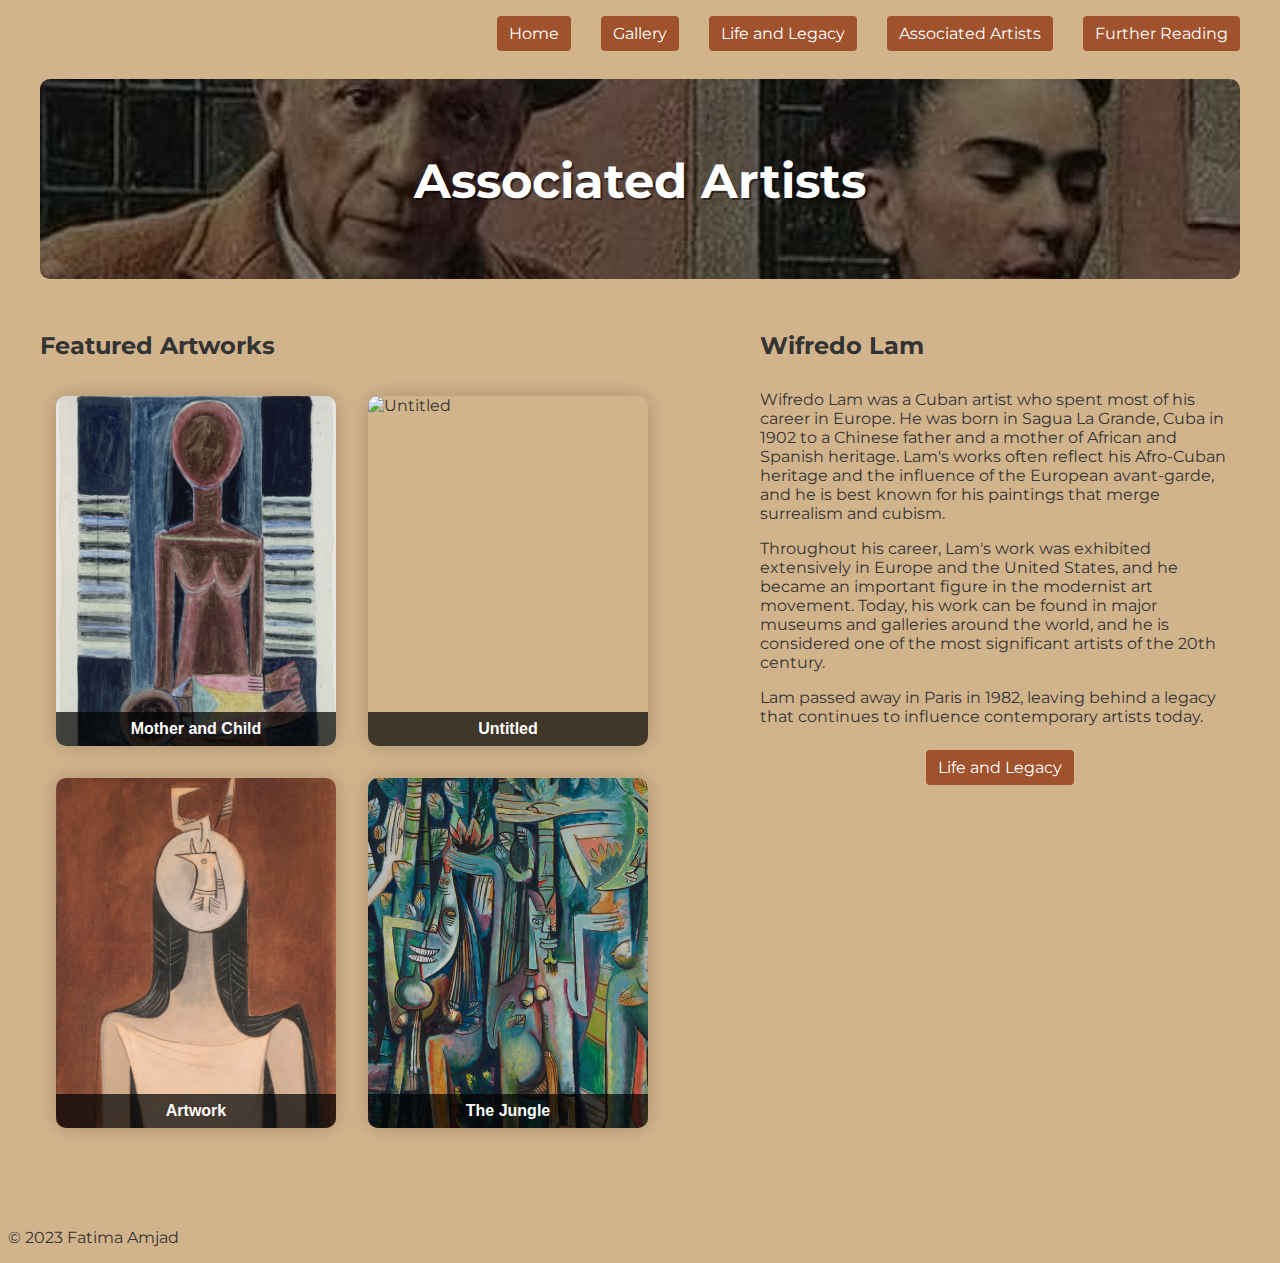
==== associated_artists.html @ de490f37 "wip" ====
<!DOCTYPE html>
<html>

<head>
    <title>Unveiling the Hidden Figures</title>
    <link href='https://fonts.googleapis.com/css?family=Montserrat' rel='stylesheet'>
    <link rel="stylesheet" type="text/css" href="style.css">
    <meta name="viewport" content="width=device-width, initial-scale=1">

    <script>
        window.addEventListener('scroll', function () {
            var parallax = document.getElementsByClassName('hero')[0];
            var scrolled = window.pageYOffset;
            var rate = scrolled * 0.5 - 566;

            parallax.style.backgroundPosition = 'center ' + rate + 'px';
        });
    </script>
</head>

<body>
    <header class="site-header">
        <div class="header-content">
            <!-- <h1 class="site-title">Unveiling the Hidden Figures</h1> -->
            <nav class="main-nav">
                <ul>
                    <li><a href="./index.html" class="cool-link">Home</a></li>
                    <li><a href="./gallery.html" class="cool-link">Gallery</a></li>
                    <li><a href="./life_and_legacy.html" class="cool-link">Life and Legacy</a></li>
                    <li><a href="./associated_artists.html" class="cool-link">Associated Artists</a></li>
                    <li><a href="./further_reading.html" class="cool-link">Further Reading</a></li>
                </ul>
            </nav>
        </div>
    </header>

    <main>

        <header class="hero associated">
            <div class="hero-overlay">
                <h1 class="hero-title">Associated Artists</h1>
            </div>
        </header>

        <div class="container">
            <section class="featured-art">
                <h2 class="featured-art-title">Featured Artworks</h2>
                <ul class="artwork-list">
                    <li class="artwork-item">
                        <img src="./images/mother_and_child.jpg"
                            alt="Mother and Child">
                        <h3 class="artwork-item-title">Mother and Child</h3>
                    </li>
                    <li class="artwork-item">
                        <img src="./images/untitled.png"
                            alt="Untitled">
                        <h3 class="artwork-item-title">Untitled</h3>
                    </li>
                    <li class="artwork-item">
                        <img src="./images/pole-woods.jpg"
                            alt="Artwork">
                        <h3 class="artwork-item-title">Artwork</h3>
                    </li>
                    <li class="artwork-item">
                        <img src="./images/the_jungle.jpg"
                            alt="The Jungle">
                        <h3 class="artwork-item-title">The Jungle</h3>
                    </li>
                </ul>
            </section>

            <section class="artist-summary">
                <h2 class="artist-summary-title">Wifredo Lam</h2>
                <div class="artist-summary-description">
                    <p>Wifredo Lam was a Cuban artist who spent most of his career in Europe. He was born in Sagua La Grande, Cuba in 1902 to a Chinese father and a mother of African and Spanish heritage. Lam's works often reflect his Afro-Cuban heritage and the influence of the European avant-garde, and he is best known for his paintings that merge surrealism and cubism.</p>
                    <p>Throughout his career, Lam's work was exhibited extensively in Europe and the United States, and he became an important figure in the modernist art movement. Today, his work can be found in major museums and galleries around the world, and he is considered one of the most significant artists of the 20th century.</p>
                    <p>Lam passed away in Paris in 1982, leaving behind a legacy that continues to influence contemporary artists today.</p>
                    
                </div>
                <div class="artist-summary-link">
                    <a href="./life_and_legacy.html" class="cool-link">Life and Legacy</a>
                </div>
            </section>
        </div>
    </main>

    <footer>
        <p>&copy; 2023 Fatima Amjad</p>
    </footer>
</body>

</html>
---- style.css ----
body {
    font-family: 'Montserrat';
    color: #333;
    background-color: #d2b48c;
}

.site-header {
    background-color: #d2b48c;
    padding: 16px 0 16px 0;
    max-width: 1200px;
    margin: 0 auto;
}

.header-content {
    margin: 0 auto;
    display: flex;
    justify-content: right;
    align-items: center;
}

.site-title {
    margin: 0;
}

.main-nav ul {
    list-style: none;
    margin: 0;
    padding: 0;
    display: flex;
}

.main-nav li {
    margin-left: 30px;
}

.cool-link {
    color: #ffffff;
    background-color: #A0522D;
    padding: 8px 12px;
    border-radius: 4px;
    text-decoration: none;
    transition: background-color 0.3s ease, color 0.3s ease;
}

.cool-link:hover {
    background-color: #7C161B;
    color: #ffffff;
}

main {
    max-width: 1200px;
    margin: 0 auto;
    padding: 20px;
}

.hero {
    height: 500px;
    background: url('./images/lam.jpg') center/cover no-repeat;
    background-repeat: no-repeat;
    background-position: center top -100px;
    background-size: 130%;
    border-radius: 10px 10px 0 0;
    height: 400px;
    position: relative;
    overflow: hidden;  
}

.hero.gallery {
    background: url('./images/the_jungle.jpg') center/cover no-repeat;
    background-position: center top -100px;
    background-size: 130%;
    border-radius: 10px;
    height: 200px;
    position: relative;
    overflow: hidden;
}

.hero.lal {
    background: url('./images/life_and_legacy.jfif') center/cover no-repeat;
    background-position: center -395px;
    background-size: 130%;
    border-radius: 10px;
    height: 200px;
    position: relative;
    overflow: hidden;  
}

.hero.associated {
    background: url('./images/picasso_kahlo.jpg') center/cover no-repeat;
    background-position: center top -566px;
    background-size: 130%;
    border-radius: 10px;
    height: 200px;
    position: relative;
    overflow: hidden;  
}

.hero::before {
    content: '';
    background-color: rgba(0, 0, 0, 0.5);
    position: absolute;
    top: 0;
    left: 0;
    right: 0;
    bottom: 0;
}

.hero.gallery h1 {
    top: 35%;
}

.hero.lal h1 {
    top: 35%;
}

.hero.associated h1 {
    top: 35%;
}


.hero h1 {
    color: #fff;
    text-align: center;
    position: absolute;
    top: 50%;
    left: 50%;
    transform: translate(-50%, -50%);
}

.hero-section.parallax {
    background-attachment: fixed;
}

.hero-section.parallax:before {
    position: fixed;
    z-index: -1;
}

.hero-title {
    font-size: 3rem;
    margin-bottom: 1rem;
    text-shadow: 2px 2px 0 rgba(0, 0, 0, 0.5);
}

#hero {
    background-color: #4B5320;
    background: linear-gradient(135deg, #4B5320 0%, #353B17 100%);
    box-shadow: 0 10px 20px rgba(0, 0, 0, 0.2);
    border-radius: 0 0 10px 10px;
    padding: 30px;
    text-align: center;
    color: #fff;
}

#hero h2 {
    font-size: 36px;
    margin-bottom: 20px;
}

#hero .hero-link {
    padding: 1rem;
}

.button {
    display: inline-block;
    background-color: #A0522D;
    color: #fff;
    padding: 10px 20px;
    border-radius: 5px;
    text-decoration: none;
    margin-top: 20px;
}

.button:hover {
    background-color: #7C161B;
}

.container {
    display: flex;
}

.featured-art {
    flex-basis: 60%;
    max-width: 960px;
    margin: 0 auto;
    padding: 32px 0;
}

.artwork-gallery {
    margin: 0 auto;
    padding: 32px 0;
}

.artwork-gallery .artwork-list {
    justify-content: center;
}

.artwork-gallery .artwork-item {
    width: 255px;
}

.artist-summary {
    flex-basis: 40%;
    padding: 32px 0;
}

.artist-summary.lal {
    flex-basis: 50%;
    padding: 32px 0;
}

@media screen and (max-width: 768px) {

    .container {
        flex-direction: column;
    }

    .featured-art {
        flex-basis: 100%;
    }

    .artist-summary {
        flex-basis: 100%;
    }

    .artwork-list {
        padding: unset;
        justify-content: center;
    }
}

.artist-summary-description {
    margin-top: 30px;
}

.artist-summary-link {
    text-align: center;
    padding: 1rem;
}

.artwork-list {
    display: flex;
    flex-wrap: wrap;
    padding: 0;
}

.artwork-item {
    margin: 16px;
    width: 280px;
    height: 350px;
    position: relative;
    overflow: hidden;
    box-shadow: 0 0 20px rgba(0, 0, 0, 0.2);
    border-radius: 10px;
}

.artwork-item img {
    width: 100%;
    height: 100%;
    object-fit: cover;
    transition: transform 0.3s ease;
}

.artwork-item:hover img {
    transform: scale(1.1);
}

.artwork-item-title {
    position: absolute;
    bottom: 0;
    left: 0;
    right: 0;
    background-color: rgba(0, 0, 0, 0.7);
    color: #ffffff;
    padding: 8px;
    font-family: 'Lato', sans-serif;
    font-size: 16px;
    margin: 0;
    text-align: center;
}
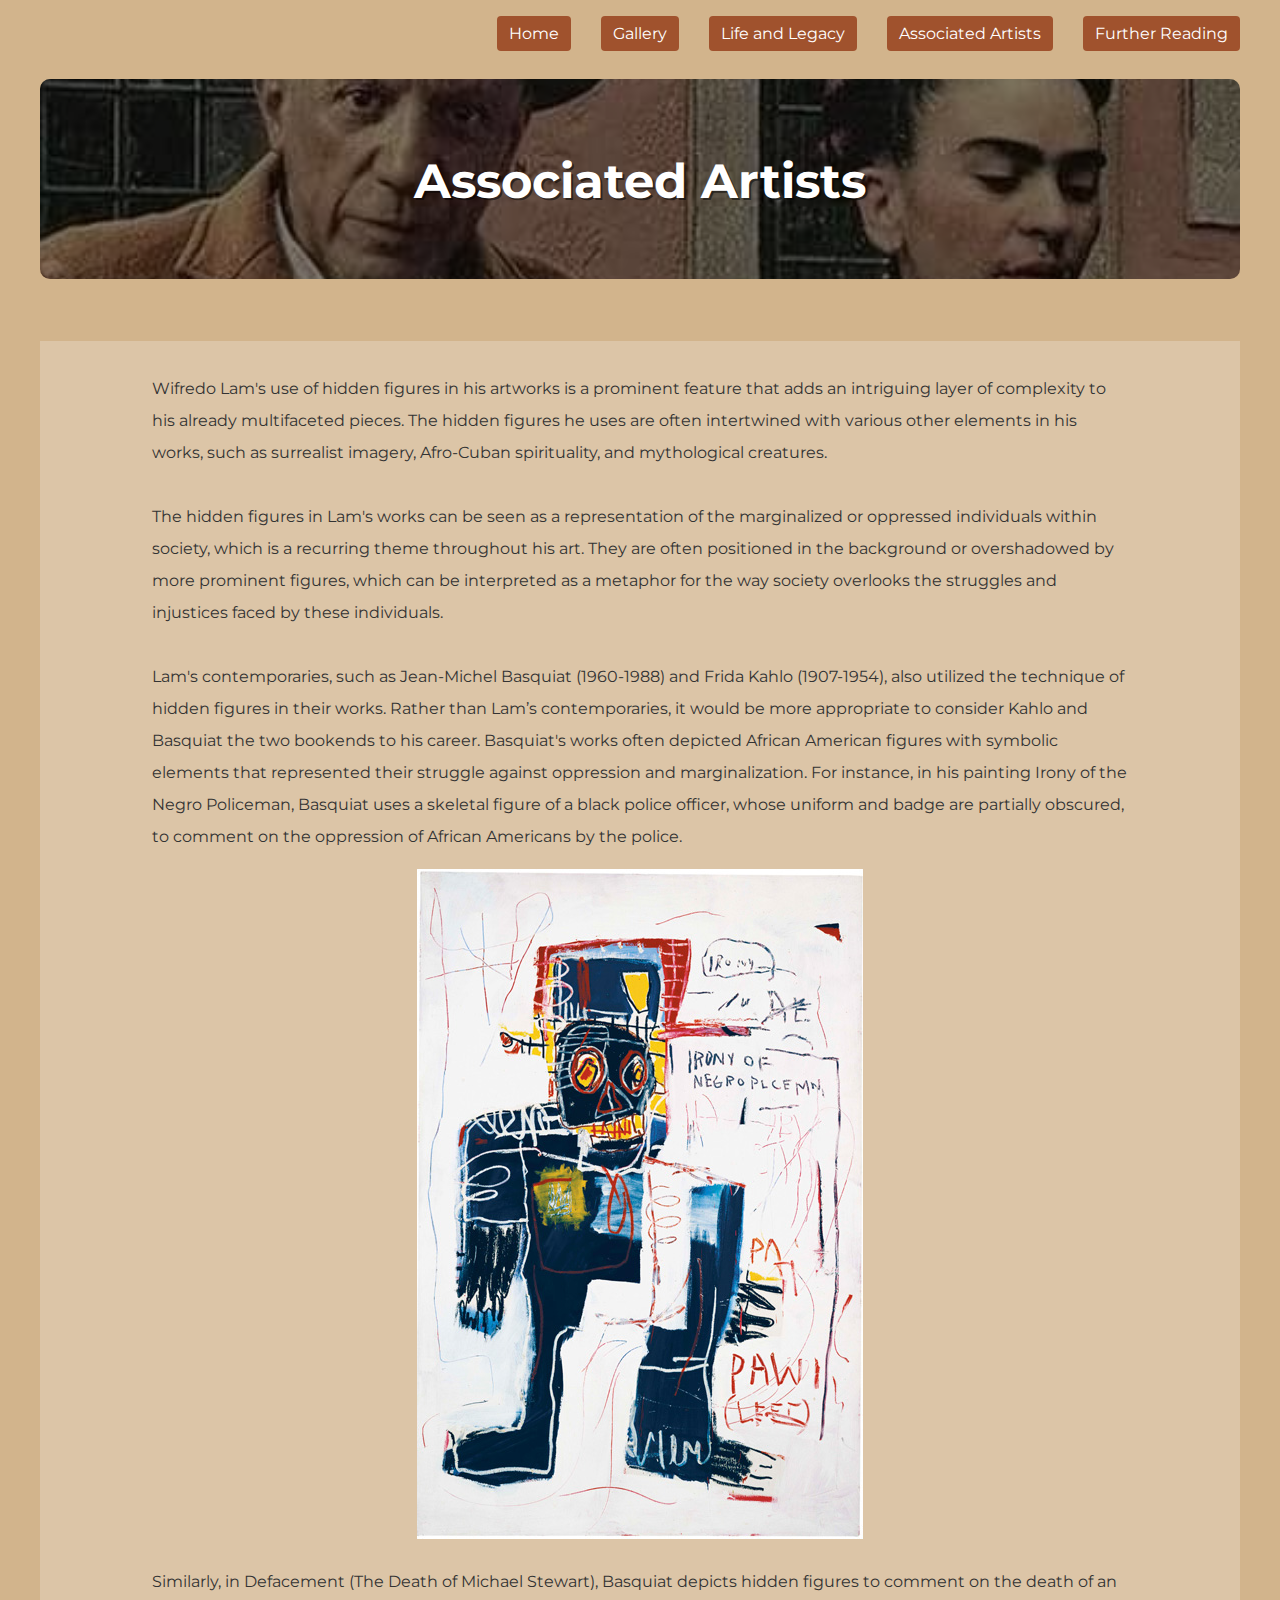
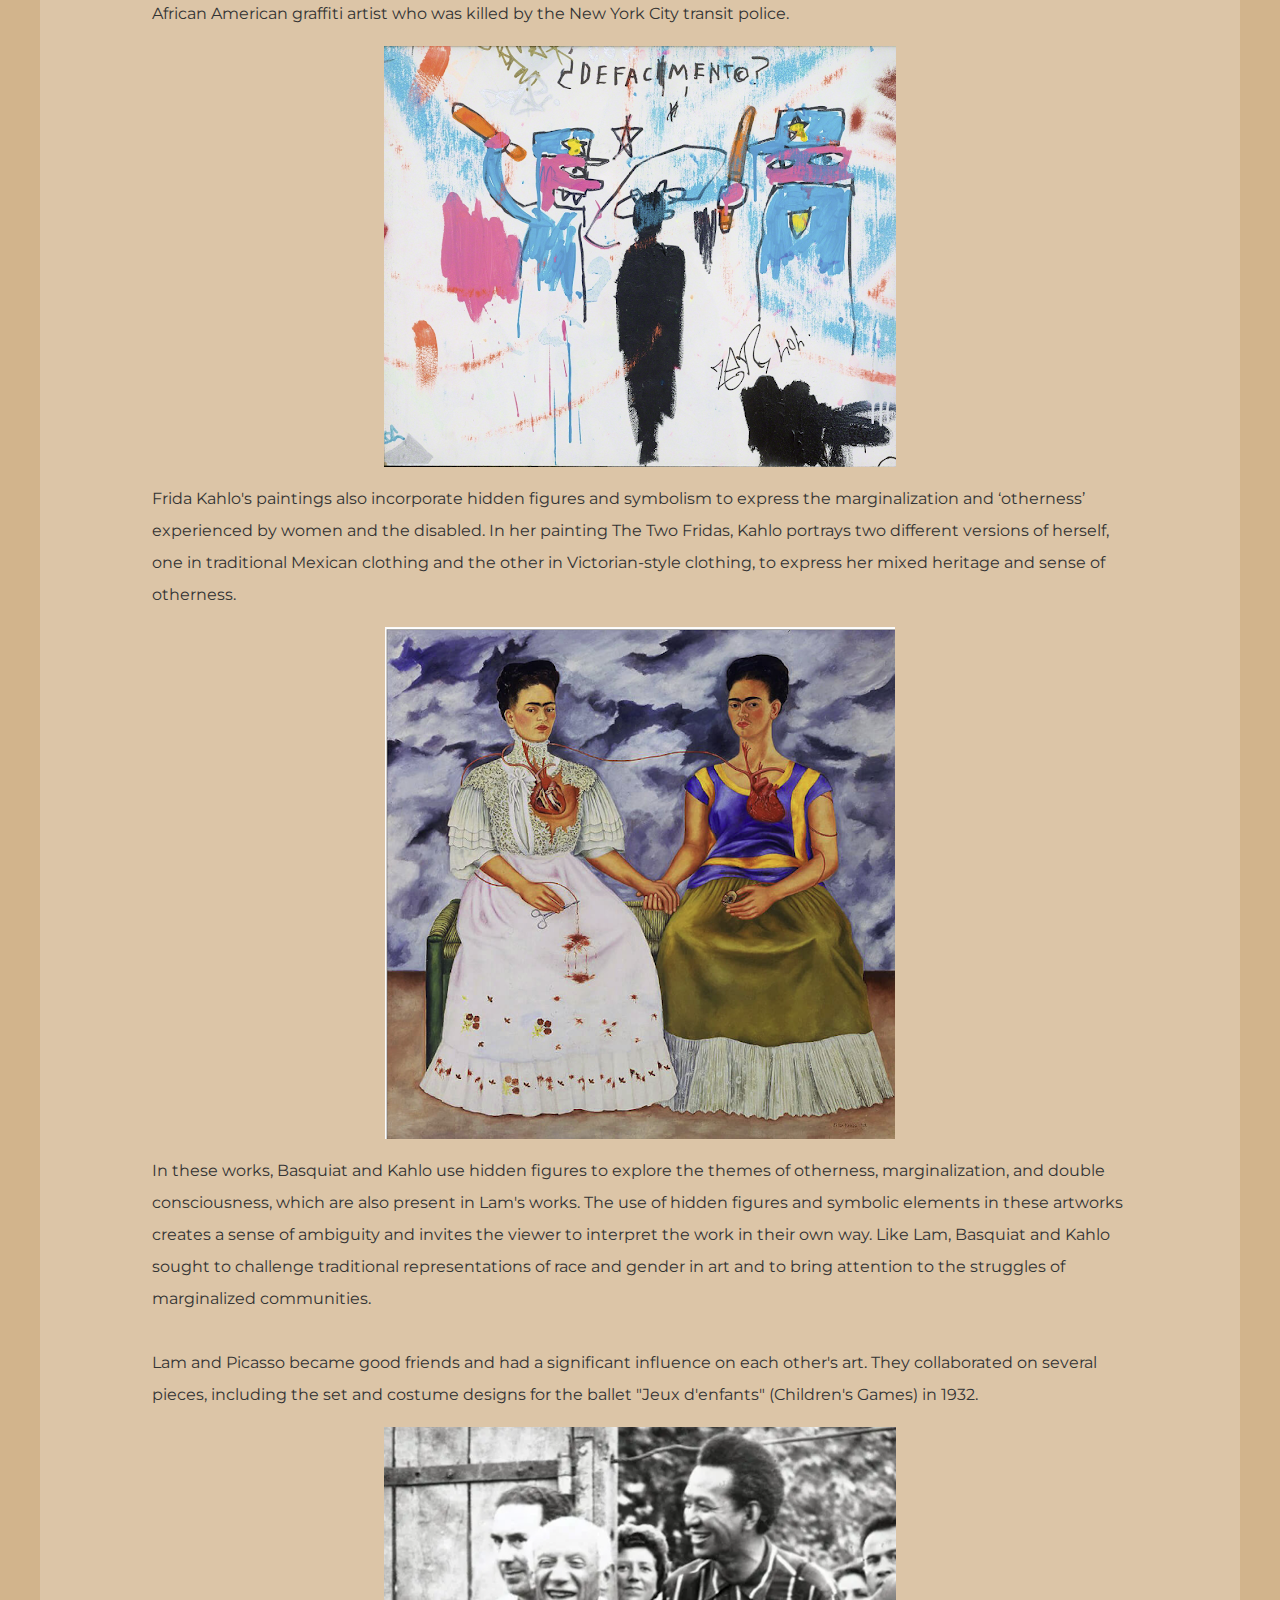
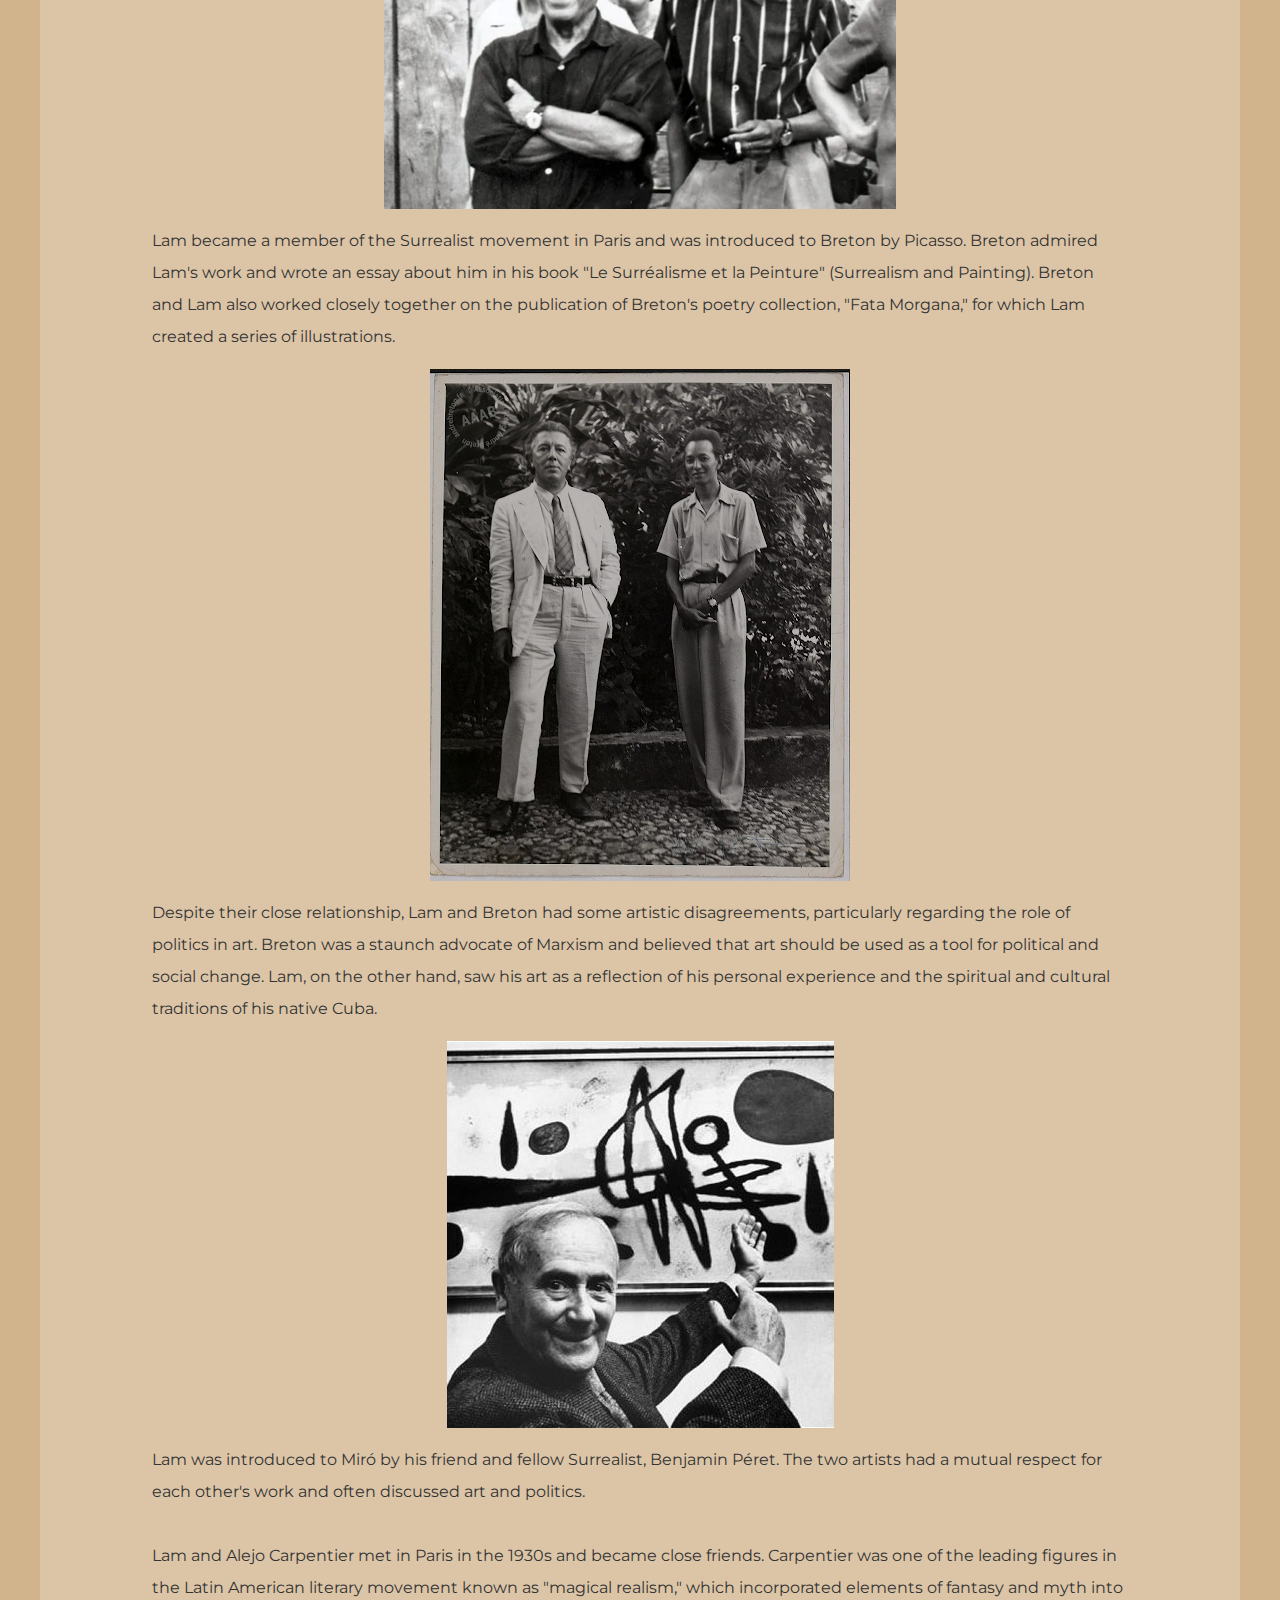
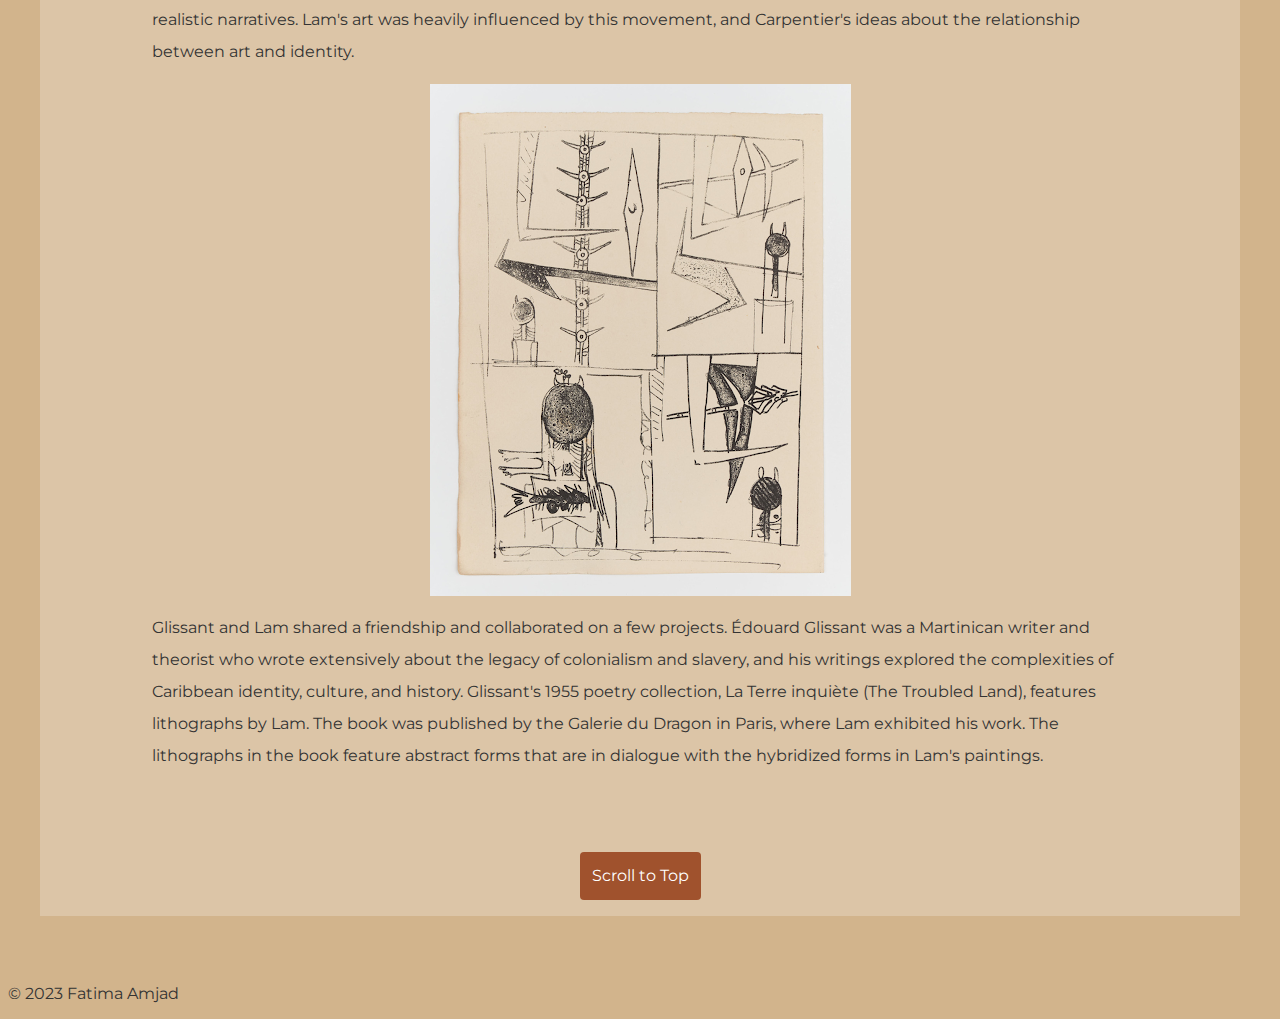
==== commit 99afbcc4: "updates" ====
--- a/associated_artists.html
+++ b/associated_artists.html
@@ -5,6 +5,7 @@
     <title>Unveiling the Hidden Figures</title>
     <link href='https://fonts.googleapis.com/css?family=Montserrat' rel='stylesheet'>
     <link rel="stylesheet" type="text/css" href="style.css">
+    <script src="https://ajax.googleapis.com/ajax/libs/jquery/3.6.4/jquery.min.js"></script>
     <meta name="viewport" content="width=device-width, initial-scale=1">
 
     <script>
@@ -42,43 +43,48 @@
             </div>
         </header>
 
-        <div class="container">
-            <section class="featured-art">
-                <h2 class="featured-art-title">Featured Artworks</h2>
-                <ul class="artwork-list">
-                    <li class="artwork-item">
-                        <img src="./images/mother_and_child.jpg"
-                            alt="Mother and Child">
-                        <h3 class="artwork-item-title">Mother and Child</h3>
-                    </li>
-                    <li class="artwork-item">
-                        <img src="./images/untitled.png"
-                            alt="Untitled">
-                        <h3 class="artwork-item-title">Untitled</h3>
-                    </li>
-                    <li class="artwork-item">
-                        <img src="./images/pole-woods.jpg"
-                            alt="Artwork">
-                        <h3 class="artwork-item-title">Artwork</h3>
-                    </li>
-                    <li class="artwork-item">
-                        <img src="./images/the_jungle.jpg"
-                            alt="The Jungle">
-                        <h3 class="artwork-item-title">The Jungle</h3>
-                    </li>
-                </ul>
-            </section>
-
-            <section class="artist-summary">
-                <h2 class="artist-summary-title">Wifredo Lam</h2>
+        <div class="container article">
+            <section class="artist-summary lal">
                 <div class="artist-summary-description">
-                    <p>Wifredo Lam was a Cuban artist who spent most of his career in Europe. He was born in Sagua La Grande, Cuba in 1902 to a Chinese father and a mother of African and Spanish heritage. Lam's works often reflect his Afro-Cuban heritage and the influence of the European avant-garde, and he is best known for his paintings that merge surrealism and cubism.</p>
-                    <p>Throughout his career, Lam's work was exhibited extensively in Europe and the United States, and he became an important figure in the modernist art movement. Today, his work can be found in major museums and galleries around the world, and he is considered one of the most significant artists of the 20th century.</p>
-                    <p>Lam passed away in Paris in 1982, leaving behind a legacy that continues to influence contemporary artists today.</p>
-                    
-                </div>
-                <div class="artist-summary-link">
-                    <a href="./life_and_legacy.html" class="cool-link">Life and Legacy</a>
+                    <p>Wifredo Lam's use of hidden figures in his artworks is a prominent feature that adds an intriguing layer of complexity to his already multifaceted pieces. The hidden figures he uses are often intertwined with various other elements in his works, such as surrealist imagery, Afro-Cuban spirituality, and mythological creatures.</p>
+                    <p>The hidden figures in Lam's works can be seen as a representation of the marginalized or oppressed individuals within society, which is a recurring theme throughout his art. They are often positioned in the background or overshadowed by more prominent figures, which can be interpreted as a metaphor for the way society overlooks the struggles and injustices faced by these individuals.</p>
+                    <p>Lam's contemporaries, such as Jean-Michel Basquiat (1960-1988) and Frida Kahlo (1907-1954), also utilized the technique of hidden figures in their works. Rather than Lam’s contemporaries, it would be more appropriate to consider Kahlo and Basquiat the two bookends to his career. Basquiat's works often depicted African American figures with symbolic elements that represented their struggle against oppression and marginalization. For instance, in his painting Irony of the Negro Policeman, Basquiat uses a skeletal figure of a black police officer, whose uniform and badge are partially obscured, to comment on the oppression of African Americans by the police. </p>
+                    <div class="center">
+                        <div class="">
+                            <img src="./images/associates_irony.jpg">
+                        </div>
+                    </div>
+                    <p>Similarly, in Defacement (The Death of Michael Stewart), Basquiat depicts hidden figures to comment on the death of an African American graffiti artist who was killed by the New York City transit police.</p>
+                    <div class="center">
+                        <img src="./images/defacement.png">
+                    </div>
+                    <p>Frida Kahlo's paintings also incorporate hidden figures and symbolism to express the marginalization and ‘otherness’ experienced by women and the disabled. In her painting The Two Fridas, Kahlo portrays two different versions of herself, one in traditional Mexican clothing and the other in Victorian-style clothing, to express her mixed heritage and sense of otherness.</p>
+                    <div class="center">
+                        <img src="./images/two_fridas.png">
+                    </div>
+                    <p>In these works, Basquiat and Kahlo use hidden figures to explore the themes of otherness, marginalization, and double consciousness, which are also present in Lam's works. The use of hidden figures and symbolic elements in these artworks creates a sense of ambiguity and invites the viewer to interpret the work in their own way. Like Lam, Basquiat and Kahlo sought to challenge traditional representations of race and gender in art and to bring attention to the struggles of marginalized communities.</p>
+                    <p>Lam and Picasso became good friends and had a significant influence on each other's art. They collaborated on several pieces, including the set and costume designs for the ballet "Jeux d'enfants" (Children's Games) in 1932.</p>    
+                    <div class="center">
+                        <img src="./images/lam_picasso.png">
+                    </div>
+                    <p>Lam became a member of the Surrealist movement in Paris and was introduced to Breton by Picasso. Breton admired Lam's work and wrote an essay about him in his book "Le Surréalisme et la Peinture" (Surrealism and Painting). Breton and Lam also worked closely together on the publication of Breton's poetry collection, "Fata Morgana," for which Lam created a series of illustrations.</p>
+                    <div class="center">
+                        <img src="./images/lam_breton.png">
+                    </div>
+                    <p>Despite their close relationship, Lam and Breton had some artistic disagreements, particularly regarding the role of politics in art. Breton was a staunch advocate of Marxism and believed that art should be used as a tool for political and social change. Lam, on the other hand, saw his art as a reflection of his personal experience and the spiritual and cultural traditions of his native Cuba.</p>
+                    <div class="center">
+                        <img src="./images/lam_miro.png">
+                    </div>
+                    <p>Lam was introduced to Miró by his friend and fellow Surrealist, Benjamin Péret. The two artists had a mutual respect for each other's work and often discussed art and politics.</p>
+                    <p>Lam and Alejo Carpentier met in Paris in the 1930s and became close friends. Carpentier was one of the leading figures in the Latin American literary movement known as "magical realism," which incorporated elements of fantasy and myth into realistic narratives. Lam's art was heavily influenced by this movement, and Carpentier's ideas about the relationship between art and identity.</p>
+                    <div class="center">
+                        <img src="./images/glissant.png">
+                    </div>
+                    <p>Glissant and Lam shared a friendship and collaborated on a few projects. Édouard Glissant was a Martinican writer and theorist who wrote extensively about the legacy of colonialism and slavery, and his writings explored the complexities of Caribbean identity, culture, and history. Glissant's 1955 poetry collection, La Terre inquiète (The Troubled Land), features lithographs by Lam. The book was published by the Galerie du Dragon in Paris, where Lam exhibited his work. The lithographs in the book feature abstract forms that are in dialogue with the hybridized forms in Lam's paintings.</p>
+                
+                    <div class="center big-gap">
+                        <a href="#top" class="cool-link">Scroll to Top</a>
+                    </div>
                 </div>
             </section>
         </div>
@@ -87,6 +93,13 @@
     <footer>
         <p>&copy; 2023 Fatima Amjad</p>
     </footer>
+
+    <script>
+        $("a[href='#top']").click(function () {
+            $("html, body").animate({ scrollTop: 0 }, "slow");
+            return false;
+        });
+    </script>
 </body>
 
 </html>--- a/style.css
+++ b/style.css
@@ -179,6 +179,11 @@
     display: flex;
 }
 
+.container.article {
+    justify-content: center;
+    line-height: 2;
+}
+
 .featured-art {
     flex-basis: 60%;
     max-width: 960px;
@@ -205,7 +210,7 @@
 }
 
 .artist-summary.lal {
-    flex-basis: 50%;
+    flex-basis: 100%;
     padding: 32px 0;
 }
 
@@ -255,6 +260,23 @@
 }
 
 .artwork-item img {
+    width: 100%;
+    height: 100%;
+    object-fit: cover;
+    transition: transform 0.3s ease;
+}
+
+.associated-image {
+    margin: 16px;
+    width: 280px;
+    height: 350px;
+    position: relative;
+    overflow: hidden;
+    box-shadow: 0 0 20px rgba(0, 0, 0, 0.2);
+    border-radius: 10px;
+}
+
+.associated-image img {
     width: 100%;
     height: 100%;
     object-fit: cover;
@@ -277,4 +299,90 @@
     font-size: 16px;
     margin: 0;
     text-align: center;
+}
+
+/* Gallery Page */
+#nanogallery3 {
+    padding-top: 80px;
+}
+
+.artwork-synopsis {
+    display: flex;
+    flex-direction: column;
+    flex-basis: 100%;
+    padding: 1rem;
+}
+
+/* Life and Legacy */
+.artist-summary-description {
+    display: flex;
+    flex-wrap: wrap;
+}
+
+.lal .artist-summary-description {
+    display: flex;
+    flex-wrap: wrap;
+    background-color: #DCC5A7;
+    padding: 1rem 7rem;
+}
+
+.gallery-article {
+    margin-top: 4rem;
+    background-color: #DCC5A7;
+    padding: 1rem 7rem;
+}
+
+.center {
+    flex-basis: 100%;
+    display: flex;
+    justify-content: center;
+}
+
+.center.full-image img {
+    width: 100%;
+}
+
+.half-flex {
+    flex-basis: 50%;
+}
+
+.half-flex img {
+    max-width: 100%;
+}
+
+.little-flex {
+    flex-basis: 40%;
+    display: flex;
+    justify-content: center;
+}
+
+.big-flex {
+    flex-basis: 60%;
+}
+
+.big-flex image {
+    max-width: 100%;
+}
+
+@media screen and (max-width: 768px) {
+    .half-flex {
+        flex-basis: 100%;
+        display: flex;
+        justify-content: center;
+    }
+
+    .little-flex {
+        flex-basis: 100%;
+        display: flex;
+        justify-content: center;
+    }
+
+    .big-flex {
+        flex-basis: 100%;
+        justify-content: center;
+    }
+}
+
+.big-gap {
+    margin-top: 4rem;
 }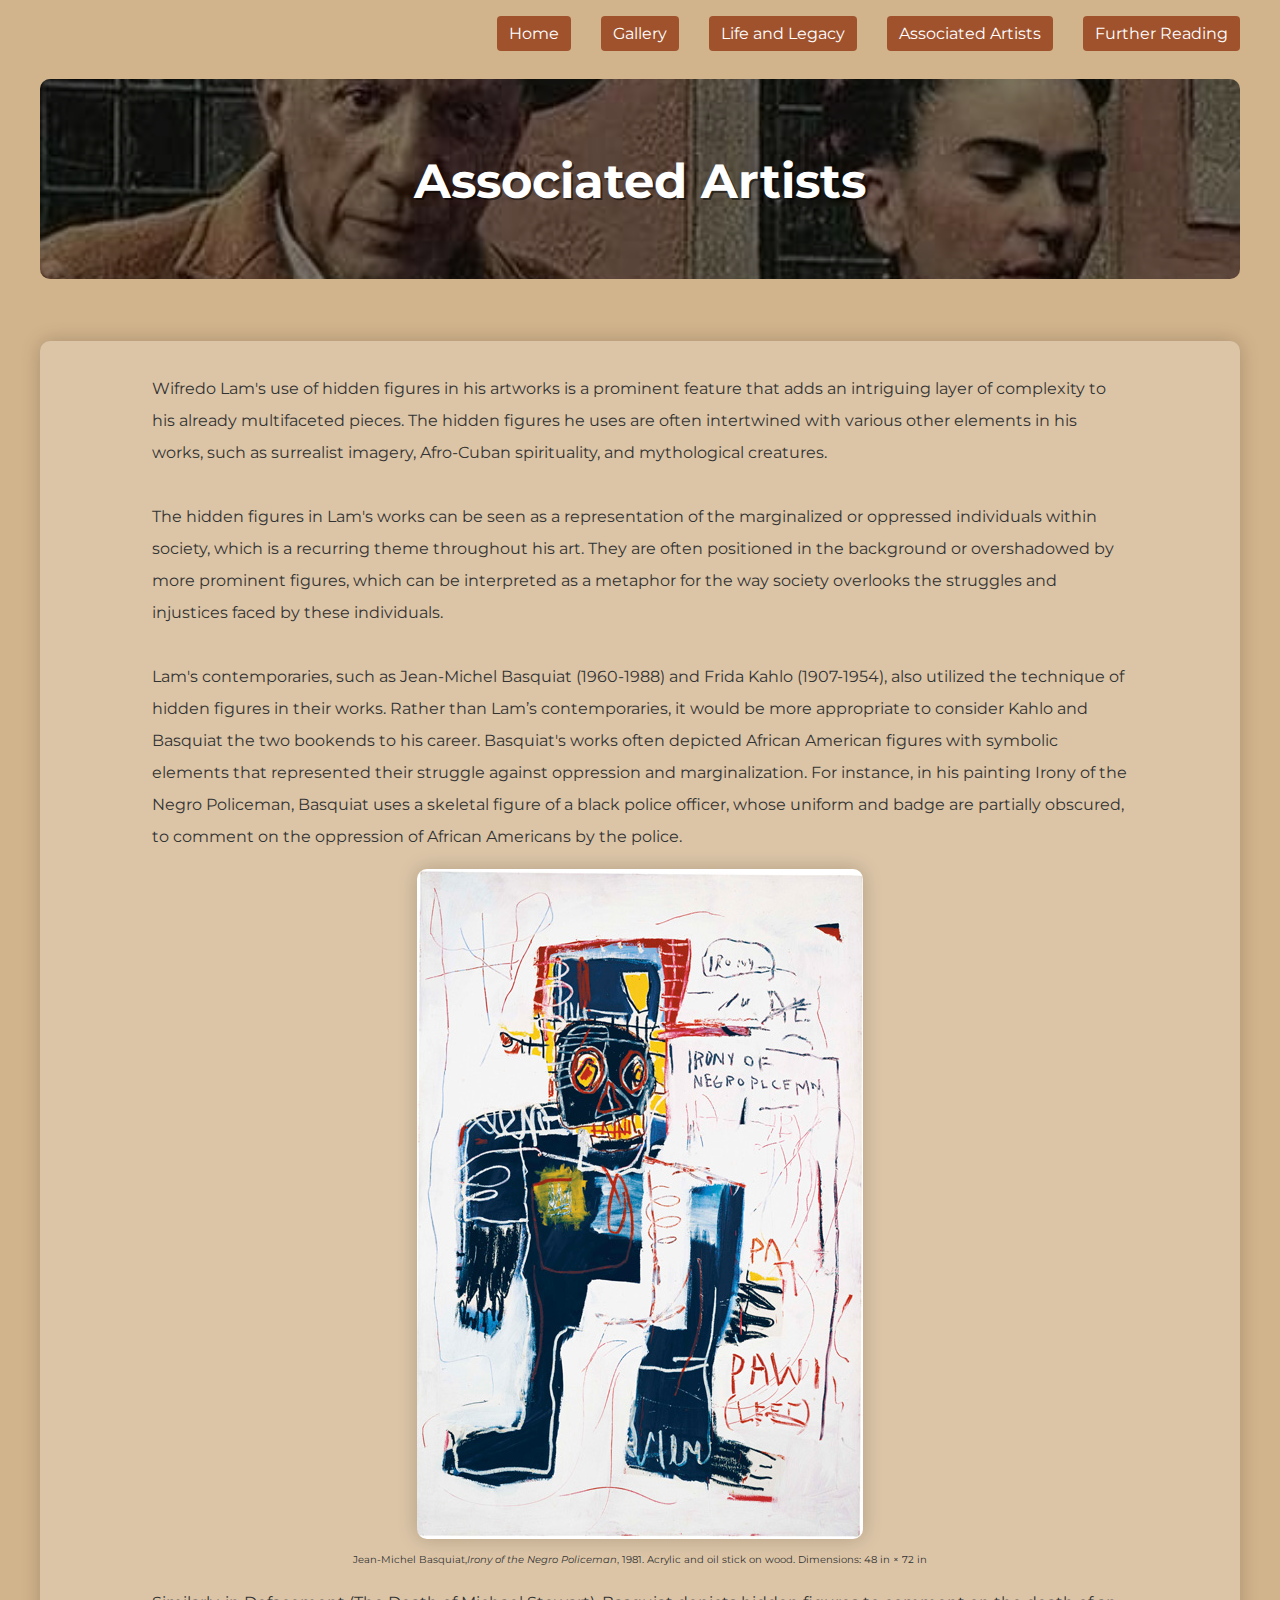
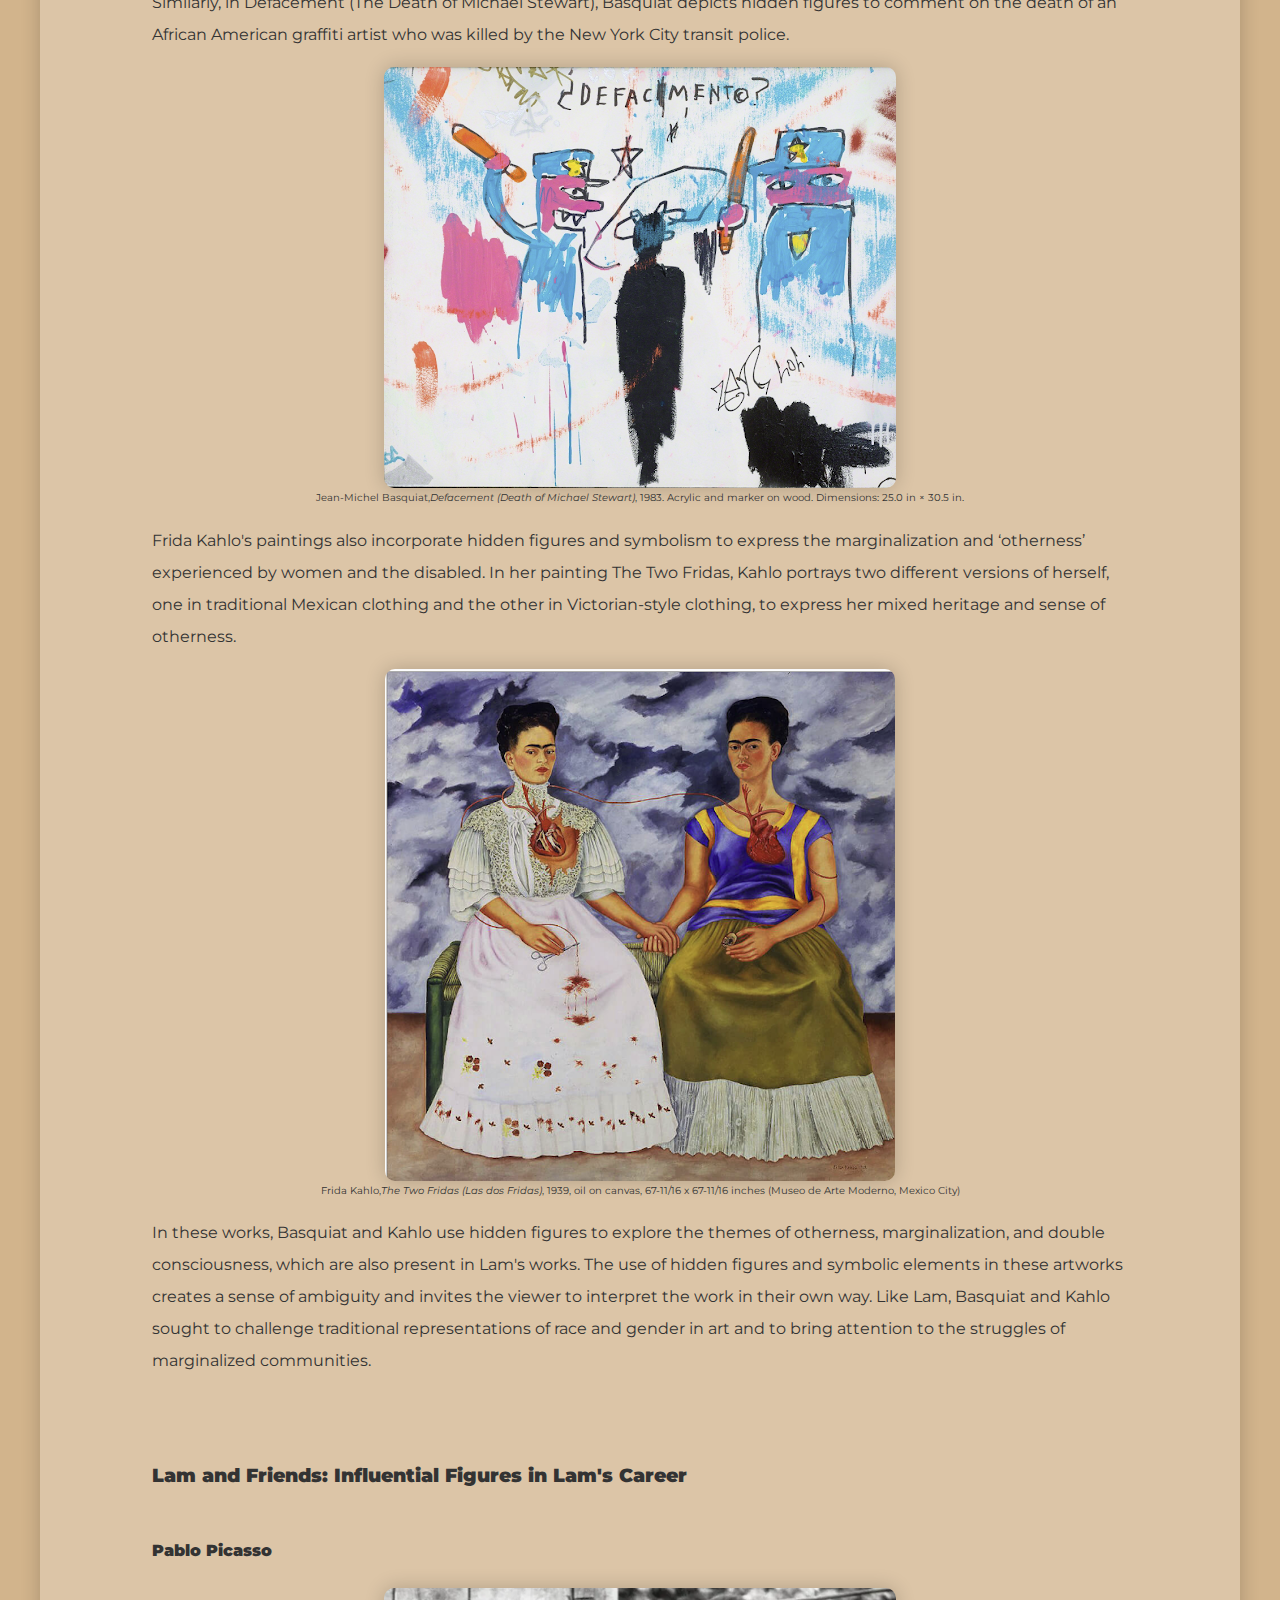
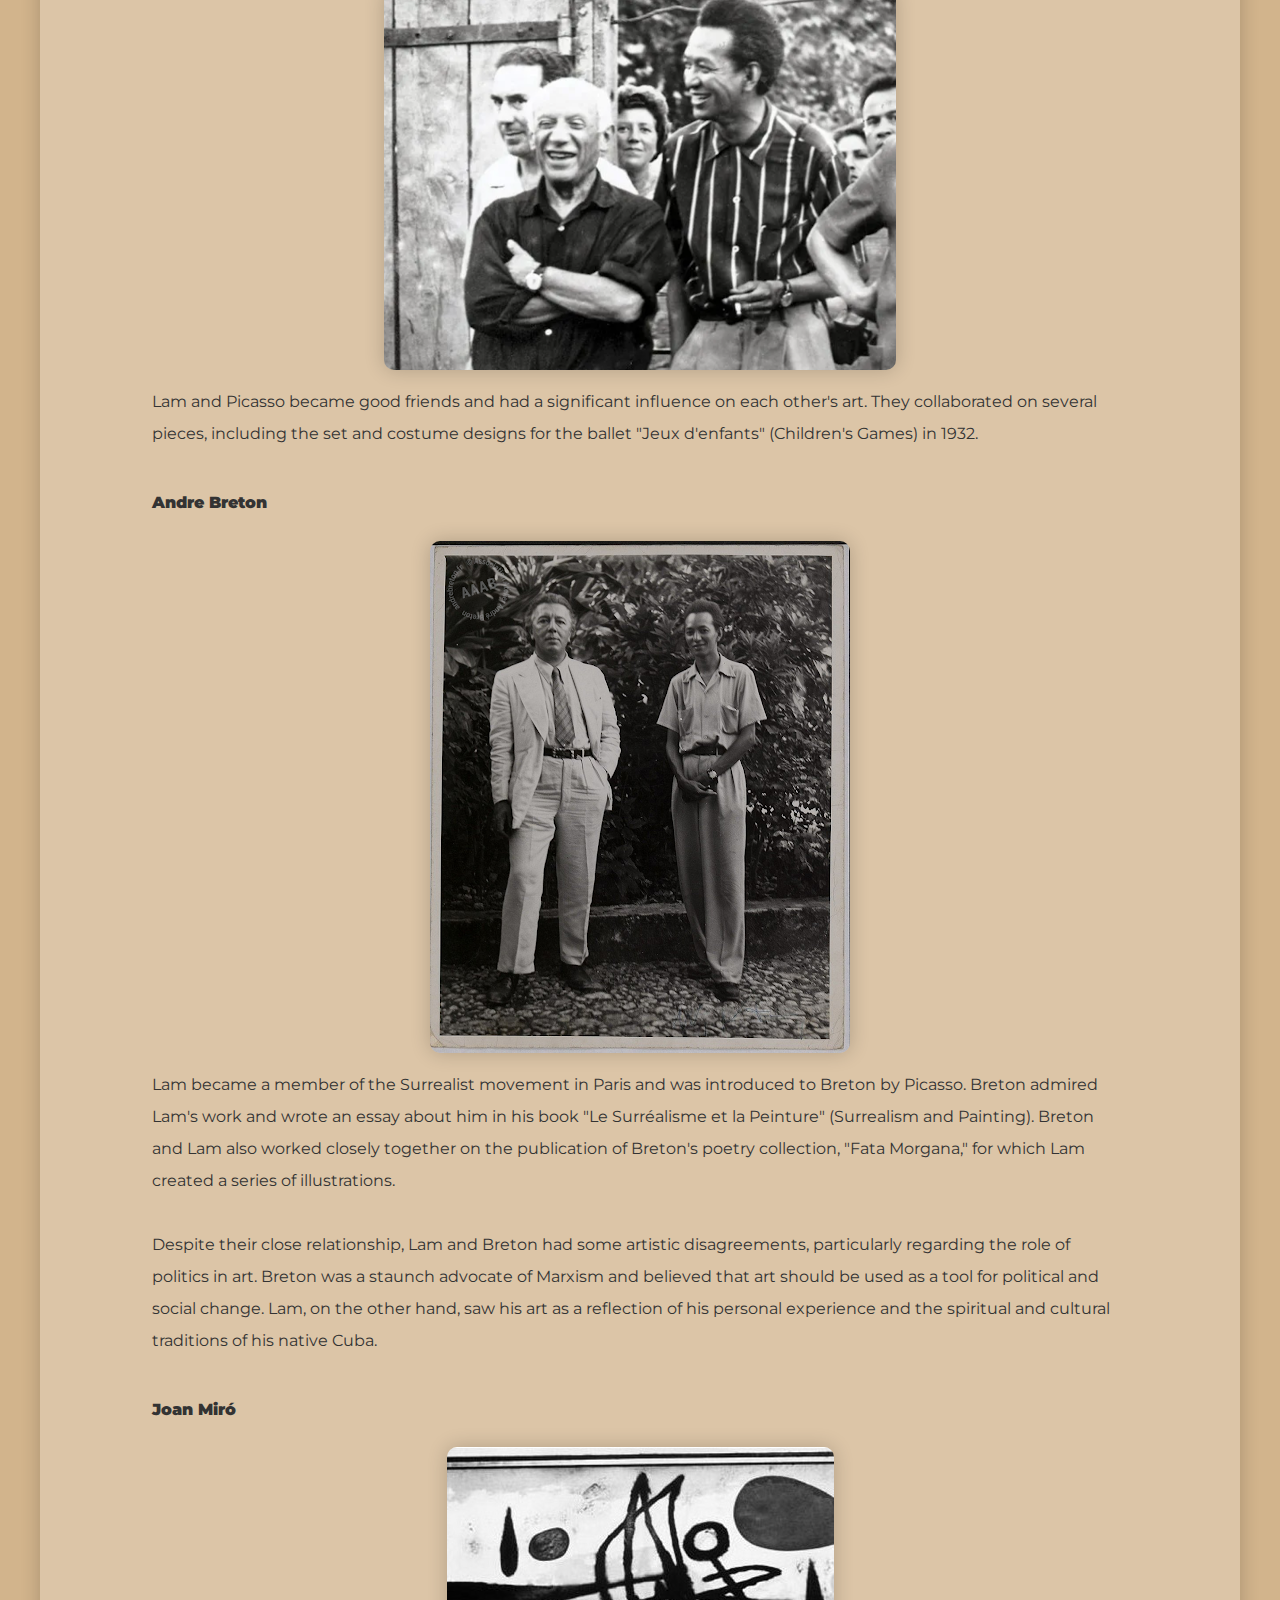
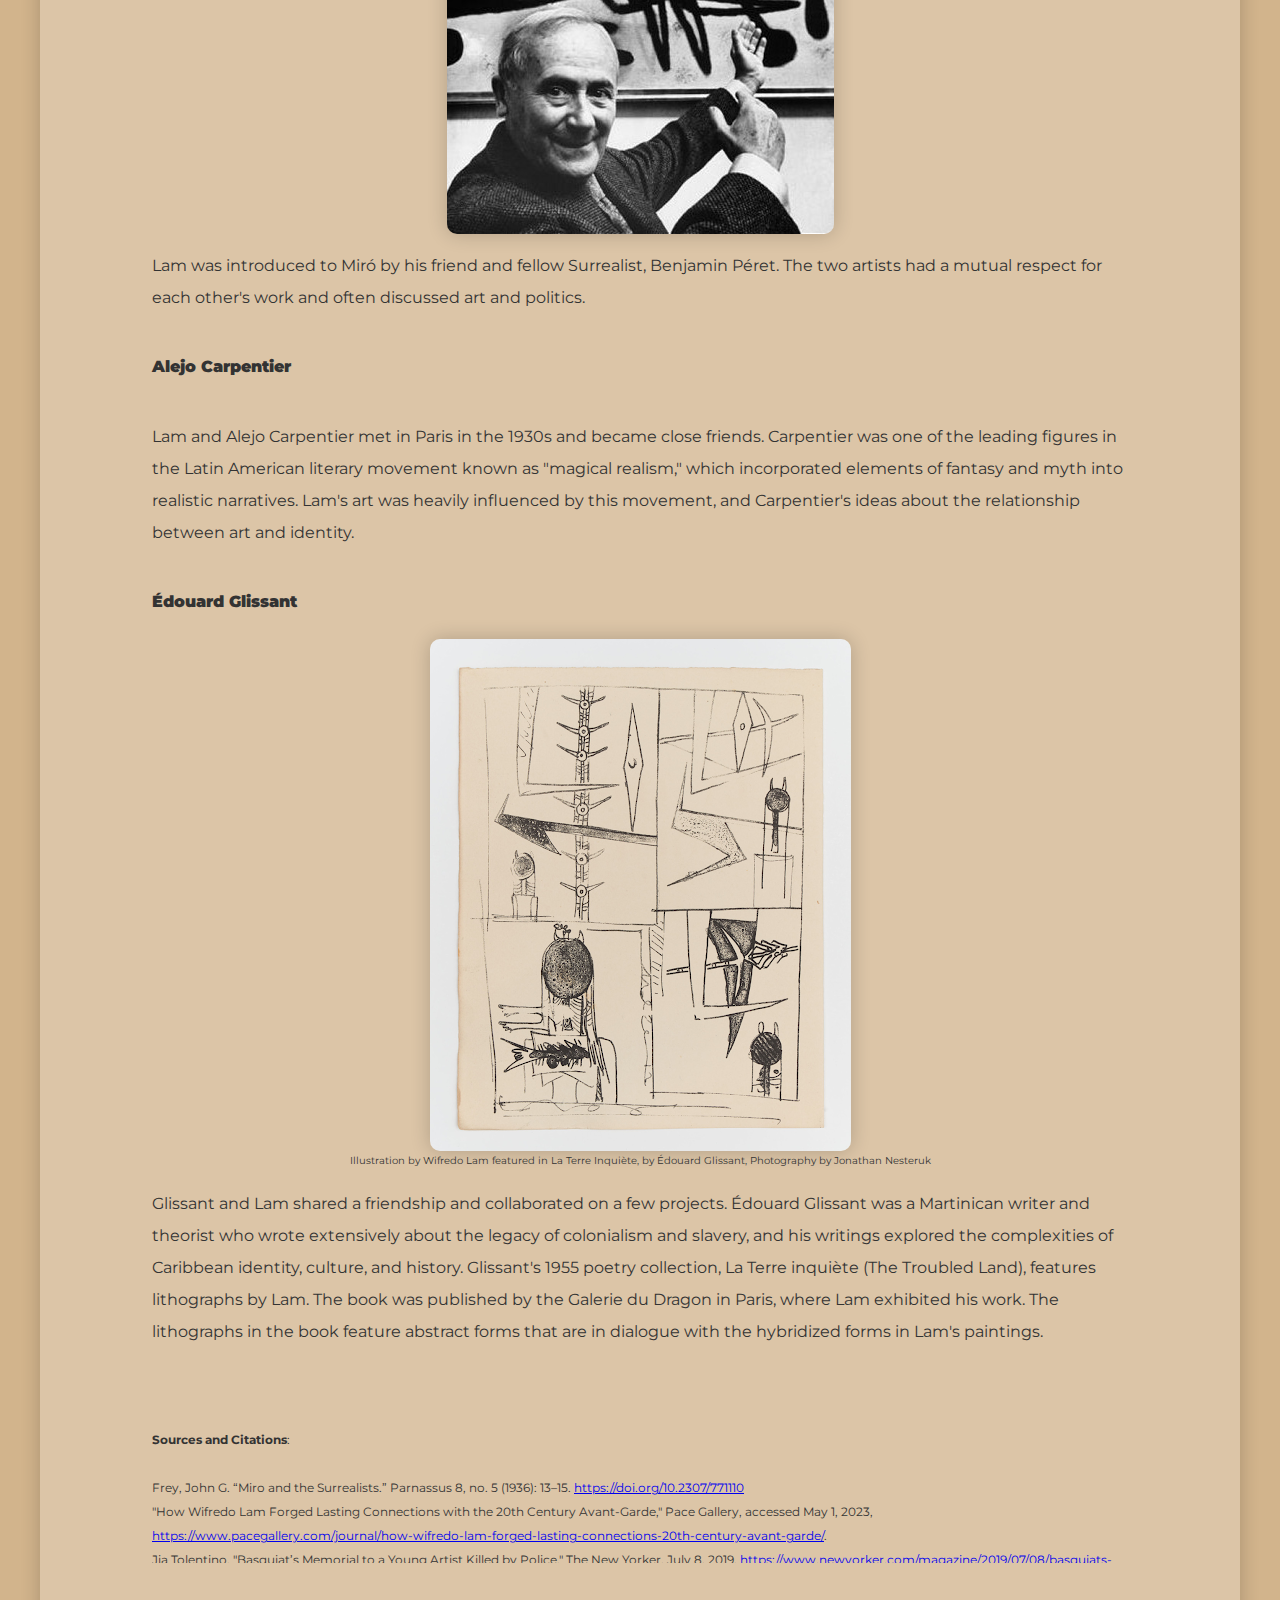
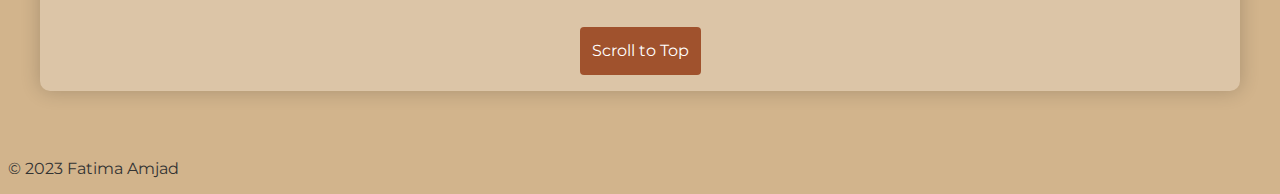
==== commit 6f20376d: "final commit" ====
--- a/associated_artists.html
+++ b/associated_artists.html
@@ -54,34 +54,66 @@
                             <img src="./images/associates_irony.jpg">
                         </div>
                     </div>
+                    <small class="micro-text center">Jean-Michel Basquiat, <em>Irony of the Negro Policeman</em>, 1981. Acrylic and oil stick on wood. Dimensions: 48 in × 72 in</small>
                     <p>Similarly, in Defacement (The Death of Michael Stewart), Basquiat depicts hidden figures to comment on the death of an African American graffiti artist who was killed by the New York City transit police.</p>
                     <div class="center">
                         <img src="./images/defacement.png">
                     </div>
+                    <small class="micro-text center">Jean-Michel Basquiat, <em>Defacement (Death of Michael Stewart)</em>, 1983. Acrylic and marker on wood. Dimensions: 25.0 in × 30.5 in. </small>
                     <p>Frida Kahlo's paintings also incorporate hidden figures and symbolism to express the marginalization and ‘otherness’ experienced by women and the disabled. In her painting The Two Fridas, Kahlo portrays two different versions of herself, one in traditional Mexican clothing and the other in Victorian-style clothing, to express her mixed heritage and sense of otherness.</p>
                     <div class="center">
                         <img src="./images/two_fridas.png">
                     </div>
+                    <small class="micro-text center">Frida Kahlo, <em>The Two Fridas (Las dos Fridas)</em>, 1939, oil on canvas, 67-11/16 x 67-11/16 inches (Museo de Arte Moderno, Mexico City)</small>
                     <p>In these works, Basquiat and Kahlo use hidden figures to explore the themes of otherness, marginalization, and double consciousness, which are also present in Lam's works. The use of hidden figures and symbolic elements in these artworks creates a sense of ambiguity and invites the viewer to interpret the work in their own way. Like Lam, Basquiat and Kahlo sought to challenge traditional representations of race and gender in art and to bring attention to the struggles of marginalized communities.</p>
-                    <p>Lam and Picasso became good friends and had a significant influence on each other's art. They collaborated on several pieces, including the set and costume designs for the ballet "Jeux d'enfants" (Children's Games) in 1932.</p>    
+                    <h3 class="big-gap full"><strong>Lam and Friends: Influential Figures in Lam's Career</strong></h3>
+                    <h4 class="full"><strong>Pablo Picasso</strong></h4>    
                     <div class="center">
                         <img src="./images/lam_picasso.png">
                     </div>
-                    <p>Lam became a member of the Surrealist movement in Paris and was introduced to Breton by Picasso. Breton admired Lam's work and wrote an essay about him in his book "Le Surréalisme et la Peinture" (Surrealism and Painting). Breton and Lam also worked closely together on the publication of Breton's poetry collection, "Fata Morgana," for which Lam created a series of illustrations.</p>
+                    <p>Lam and Picasso became good friends and had a significant influence on each other's art. They collaborated on several pieces, including the set and costume designs for the ballet "Jeux d'enfants" (Children's Games) in 1932.</p>
+                    <h4 class="full"><strong>Andre Breton</strong></h4>
                     <div class="center">
                         <img src="./images/lam_breton.png">
                     </div>
+                    <p>Lam became a member of the Surrealist movement in Paris and was introduced to Breton by Picasso. Breton admired Lam's work and wrote an essay about him in his book "Le Surréalisme et la Peinture" (Surrealism and Painting). Breton and Lam also worked closely together on the publication of Breton's poetry collection, "Fata Morgana," for which Lam created a series of illustrations.</p>
                     <p>Despite their close relationship, Lam and Breton had some artistic disagreements, particularly regarding the role of politics in art. Breton was a staunch advocate of Marxism and believed that art should be used as a tool for political and social change. Lam, on the other hand, saw his art as a reflection of his personal experience and the spiritual and cultural traditions of his native Cuba.</p>
+                    <h4 class="full"><strong>Joan Miró</strong></h4>
                     <div class="center">
                         <img src="./images/lam_miro.png">
                     </div>
                     <p>Lam was introduced to Miró by his friend and fellow Surrealist, Benjamin Péret. The two artists had a mutual respect for each other's work and often discussed art and politics.</p>
+                    <h4 class="full"><strong>Alejo Carpentier</strong></h4>
                     <p>Lam and Alejo Carpentier met in Paris in the 1930s and became close friends. Carpentier was one of the leading figures in the Latin American literary movement known as "magical realism," which incorporated elements of fantasy and myth into realistic narratives. Lam's art was heavily influenced by this movement, and Carpentier's ideas about the relationship between art and identity.</p>
+                    <h4 class="full"><strong>Édouard Glissant</strong></h4>
                     <div class="center">
                         <img src="./images/glissant.png">
                     </div>
+                    <small class="micro-text center">Illustration by Wifredo Lam featured in La Terre Inquiète, by Édouard Glissant, Photography by Jonathan Nesteruk</small>
                     <p>Glissant and Lam shared a friendship and collaborated on a few projects. Édouard Glissant was a Martinican writer and theorist who wrote extensively about the legacy of colonialism and slavery, and his writings explored the complexities of Caribbean identity, culture, and history. Glissant's 1955 poetry collection, La Terre inquiète (The Troubled Land), features lithographs by Lam. The book was published by the Galerie du Dragon in Paris, where Lam exhibited his work. The lithographs in the book feature abstract forms that are in dialogue with the hybridized forms in Lam's paintings.</p>
                 
+                    <small class="citations big-gap">
+                        <strong>Sources and Citations</strong>:<br><br>
+                        
+                        Frey, John G. “Miro and the Surrealists.” Parnassus 8, no. 5 (1936): 13–15. <a href="https://doi.org/10.2307/771110">https://doi.org/10.2307/771110</a><br>
+
+                        "How Wifredo Lam Forged Lasting Connections with the 20th Century Avant-Garde," Pace Gallery, accessed May 1, 2023, <a href="https://www.pacegallery.com/journal/how-wifredo-lam-forged-lasting-connections-20th-century-avant-garde/">https://www.pacegallery.com/journal/how-wifredo-lam-forged-lasting-connections-20th-century-avant-garde/</a>.
+                        
+                        <br>Jia Tolentino, "Basquiat’s Memorial to a Young Artist Killed by Police," The New Yorker, July 8, 2019, <a href="https://www.newyorker.com/magazine/2019/07/08/basquiats-memorial-to-a-young-artist-killed-by-police">https://www.newyorker.com/magazine/2019/07/08/basquiats-memorial-to-a-young-artist-killed-by-police</a>
+                        
+                        <br>Martha Schwendener, "Behind Basquiat’s Defacement: Reframing a Tragedy," The New York Times, July 30, 2019, <a href="https://www.nytimes.com/2019/07/30/arts/design/behind-basquiats-defacement-reframing-a-tragedy.html">https://www.nytimes.com/2019/07/30/arts/design/behind-basquiats-defacement-reframing-a-tragedy.html</a>
+                        
+                        <br>“Pablo Picasso: A Retrospective.” MoMA, no. 14 (1980): 1–1. <a href="http://www.jstor.org/stable/4380830">http://www.jstor.org/stable/4380830</a>
+                        
+                        <br>Praeger, Michèle. “Edouard Glissant: Towards a Literature of Orality.” Callaloo 15, no. 1 (1992): 41–48. <a href="https://doi.org/10.2307/2931398">https://doi.org/10.2307/2931398</a>
+                        
+                        
+                        <br>Sims, Lowery Stokes. “The Painter’s Line: The Drawings of Wifredo Lam.” Master Drawings 40, no. 1 (2002): 57–72. <a href="http://www.jstor.org/stable/1554554">http://www.jstor.org/stable/1554554</a>
+                        Udall, Sharyn R. “Frida Kahlo’s Mexican Body: History, Identity, and Artistic Aspiration.” Woman’s Art Journal 24, no. 2 (2003): 10–14. <a href="https://doi.org/10.2307/1358781">https://doi.org/10.2307/1358781</a>
+                        
+                        <br>"Who is Wifredo Lam?" Tate Modern, accessed May 2, 2023, <a href="https://www.tate.org.uk/whats-on/tate-modern/wifredo-lam/who-is">https://www.tate.org.uk/whats-on/tate-modern/wifredo-lam/who-is</a>                   
+                    </small>
+
                     <div class="center big-gap">
                         <a href="#top" class="cool-link">Scroll to Top</a>
                     </div>
--- a/style.css
+++ b/style.css
@@ -85,6 +85,16 @@
     overflow: hidden;  
 }
 
+.hero.further {
+    background: url('./images/lam_final.jpg') center/cover no-repeat;
+    background-position: center -250px;
+    background-size: 130%;
+    border-radius: 10px;
+    height: 200px;
+    position: relative;
+    overflow: hidden;  
+}
+
 .hero.associated {
     background: url('./images/picasso_kahlo.jpg') center/cover no-repeat;
     background-position: center top -566px;
@@ -117,6 +127,9 @@
     top: 35%;
 }
 
+.hero.further h1 {
+    top: 35%;
+}
 
 .hero h1 {
     color: #fff;
@@ -239,7 +252,7 @@
 }
 
 .artist-summary-link {
-    text-align: center;
+    text-align: right;
     padding: 1rem;
 }
 
@@ -251,8 +264,8 @@
 
 .artwork-item {
     margin: 16px;
-    width: 280px;
-    height: 350px;
+    width: 310px;
+    height: 480px;
     position: relative;
     overflow: hidden;
     box-shadow: 0 0 20px rgba(0, 0, 0, 0.2);
@@ -301,11 +314,6 @@
     text-align: center;
 }
 
-/* Gallery Page */
-#nanogallery3 {
-    padding-top: 80px;
-}
-
 .artwork-synopsis {
     display: flex;
     flex-direction: column;
@@ -317,18 +325,29 @@
 .artist-summary-description {
     display: flex;
     flex-wrap: wrap;
+    border-radius: 10px;
 }
 
 .lal .artist-summary-description {
     display: flex;
     flex-wrap: wrap;
     background-color: #DCC5A7;
+    box-shadow: 0 0 20px rgba(0, 0, 0, 0.2);
     padding: 1rem 7rem;
+}
+
+.lal .further {
+    background-color: #DCC5A7;
+    box-shadow: 0 0 20px rgba(0, 0, 0, 0.2);
+    padding: 1rem 7rem;
+    border-radius: 10px;
 }
 
 .gallery-article {
     margin-top: 4rem;
     background-color: #DCC5A7;
+    box-shadow: 0 0 20px rgba(0, 0, 0, 0.2);
+    border-radius: 10px;
     padding: 1rem 7rem;
 }
 
@@ -354,6 +373,11 @@
     flex-basis: 40%;
     display: flex;
     justify-content: center;
+}
+
+.lal img {
+    border-radius: 10px;
+    box-shadow: 0 0 20px rgba(0, 0, 0, 0.2);;
 }
 
 .big-flex {
@@ -385,4 +409,19 @@
 
 .big-gap {
     margin-top: 4rem;
+}
+
+.citations {
+    font-size: 75%;
+    width: 100%;
+    height: 135px;
+    overflow-y: scroll;
+}
+
+.micro-text {
+    font-size: 65%;
+}
+
+.full {
+    width: 100%;
 }